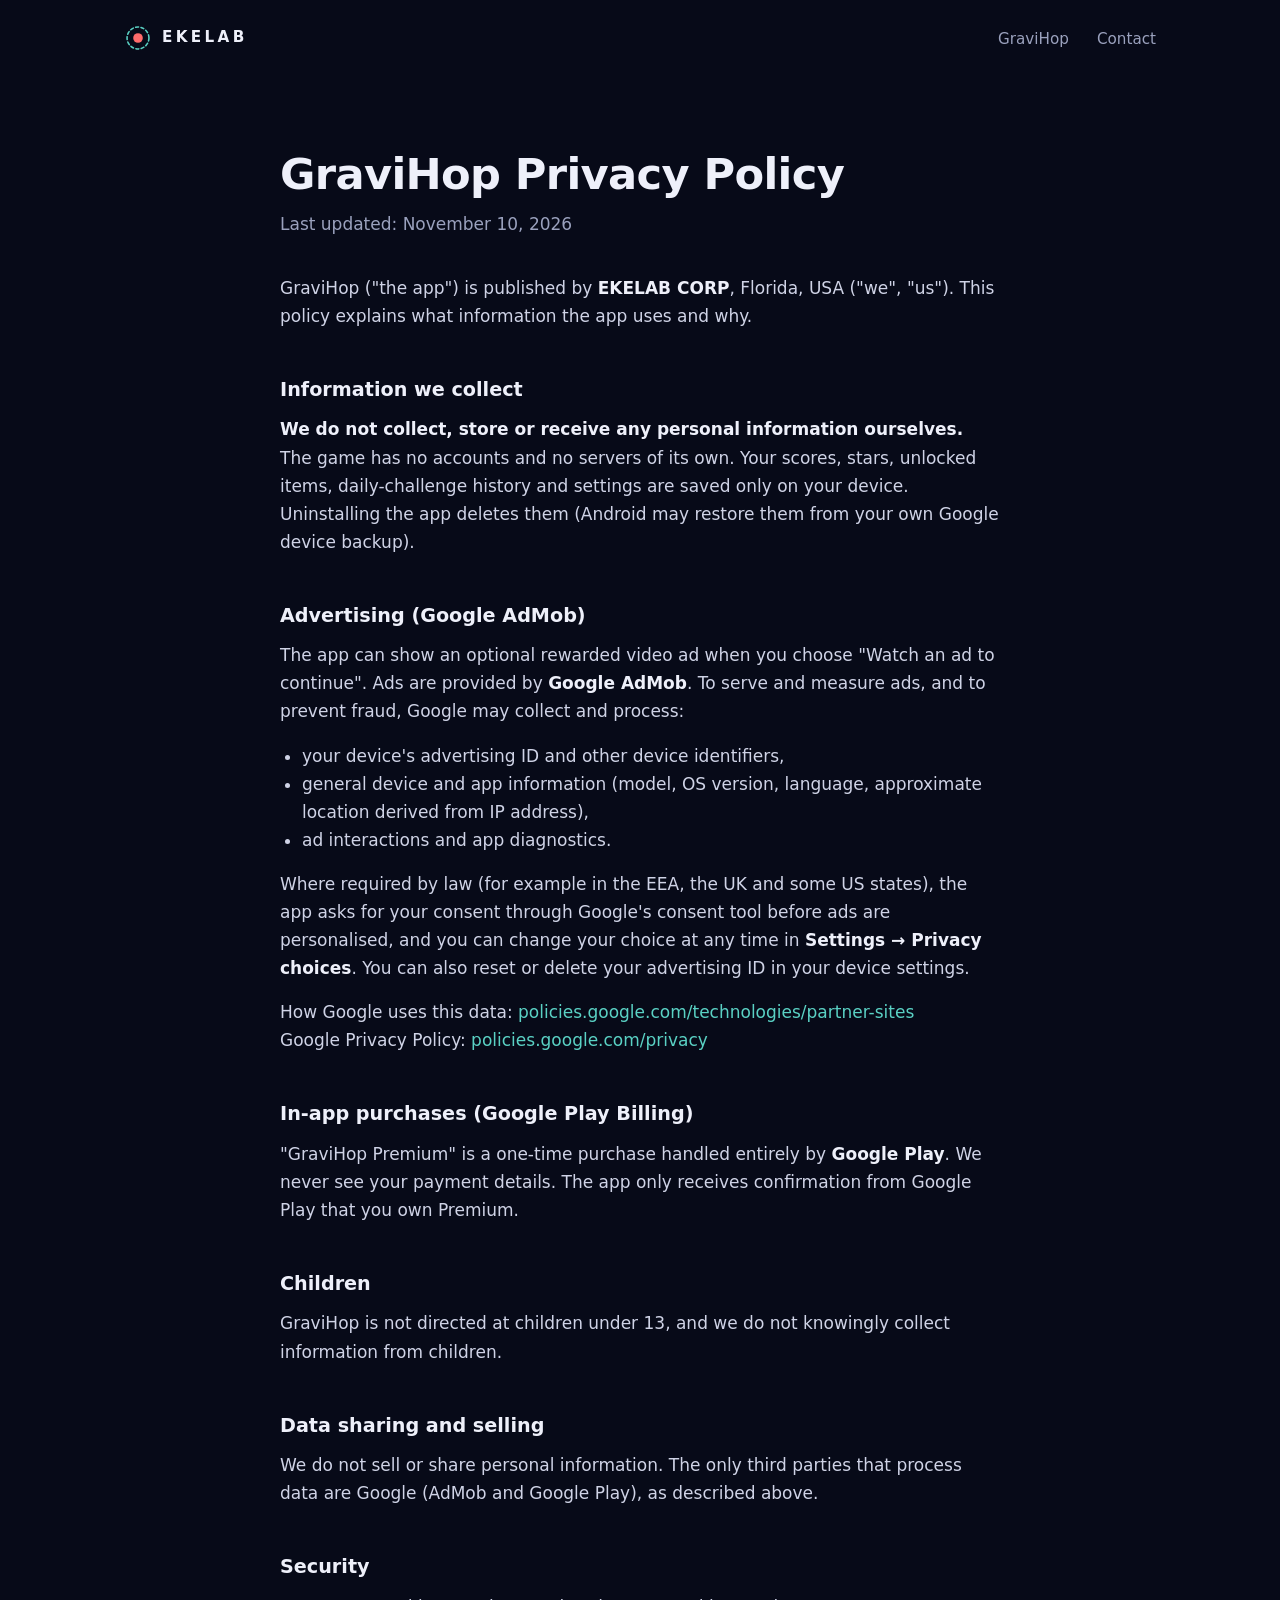
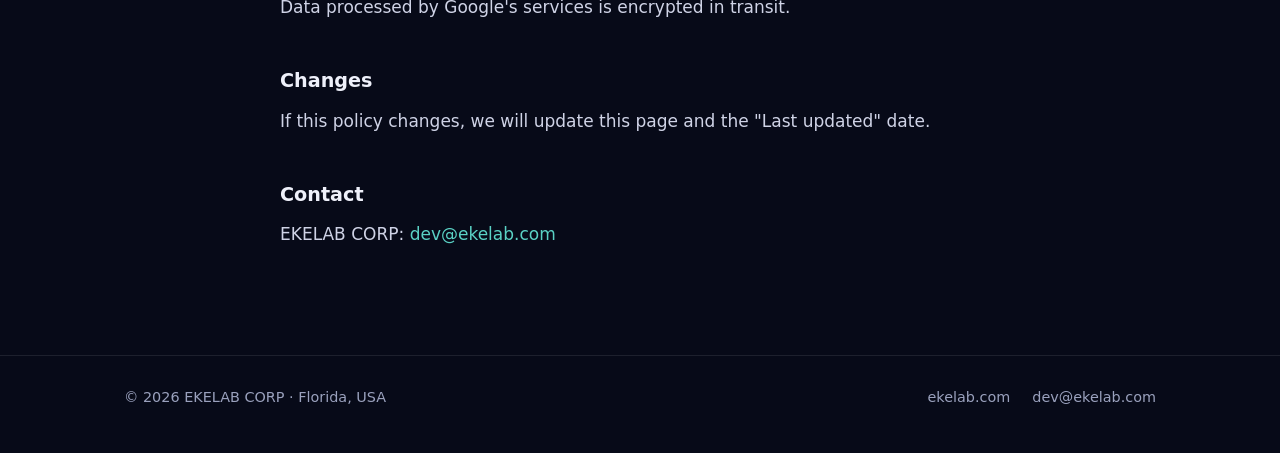
==== gravihop/privacy/index.html @ 520535bd "EKELAB website: company page and GraviHop privacy policy Co-Authored-By: Claude <noreply@anthropic.c" ====
<!doctype html>
<html lang="en">
<head>
<meta charset="utf-8">
<meta name="viewport" content="width=device-width, initial-scale=1">
<title>GraviHop Privacy Policy | EKELAB CORP</title>
<meta name="description" content="Privacy policy for the GraviHop game, published by EKELAB CORP.">
<meta name="theme-color" content="#070a18">
<link rel="icon" href="/favicon.svg" type="image/svg+xml">
<link rel="stylesheet" href="/style.css">
</head>
<body>
<header class="site">
  <div class="wrap">
    <a class="brand" href="/">
      <svg viewBox="0 0 32 32" aria-hidden="true"><circle cx="16" cy="16" r="12.5" fill="none" stroke="#5ad1c4" stroke-width="1.8" stroke-dasharray="3.4 2.8" stroke-linecap="round"/><circle cx="16" cy="16" r="5.500" fill="#ff6b6b"/></svg>
      EKELAB
    </a>
    <nav><a href="/#gravihop">GraviHop</a><a href="/#contact">Contact</a></nav>
  </div>
</header>
<main class="wrap narrow page">
  <h1>GraviHop Privacy Policy</h1>
  <p class="muted">Last updated: November 10, 2026</p>

  <p>GraviHop ("the app") is published by <strong>EKELAB CORP</strong>, Florida, USA ("we", "us").
  This policy explains what information the app uses and why.</p>

  <h2>Information we collect</h2>
  <p><strong>We do not collect, store or receive any personal information ourselves.</strong>
  The game has no accounts and no servers of its own. Your scores, stars, unlocked items,
  daily-challenge history and settings are saved only on your device. Uninstalling the app
  deletes them (Android may restore them from your own Google device backup).</p>

  <h2>Advertising (Google AdMob)</h2>
  <p>The app can show an optional rewarded video ad when you choose "Watch an ad to continue".
  Ads are provided by <strong>Google AdMob</strong>. To serve and measure ads, and to prevent
  fraud, Google may collect and process:</p>
  <ul>
    <li>your device's advertising ID and other device identifiers,</li>
    <li>general device and app information (model, OS version, language, approximate location
    derived from IP address),</li>
    <li>ad interactions and app diagnostics.</li>
  </ul>
  <p>Where required by law (for example in the EEA, the UK and some US states), the app asks for
  your consent through Google's consent tool before ads are personalised, and you can change your
  choice at any time in <strong>Settings → Privacy choices</strong>. You can also reset or delete
  your advertising ID in your device settings.</p>
  <p>How Google uses this data:
  <a href="https://policies.google.com/technologies/partner-sites">policies.google.com/technologies/partner-sites</a><br>
  Google Privacy Policy:
  <a href="https://policies.google.com/privacy">policies.google.com/privacy</a></p>

  <h2>In-app purchases (Google Play Billing)</h2>
  <p>"GraviHop Premium" is a one-time purchase handled entirely by <strong>Google Play</strong>.
  We never see your payment details. The app only receives confirmation from Google Play that
  you own Premium.</p>

  <h2>Children</h2>
  <p>GraviHop is not directed at children under 13, and we do not knowingly collect information
  from children.</p>

  <h2>Data sharing and selling</h2>
  <p>We do not sell or share personal information. The only third parties that process data are
  Google (AdMob and Google Play), as described above.</p>

  <h2>Security</h2>
  <p>Data processed by Google's services is encrypted in transit.</p>

  <h2>Changes</h2>
  <p>If this policy changes, we will update this page and the "Last updated" date.</p>

  <h2>Contact</h2>
  <p>EKELAB CORP: <a href="mailto:dev@ekelab.com">dev@ekelab.com</a></p>
</main>
<footer class="site">
  <div class="wrap">
    <span>&copy; 2026 EKELAB CORP · Florida, USA</span>
    <span><a href="/">ekelab.com</a><a href="mailto:dev@ekelab.com">dev@ekelab.com</a></span>
  </div>
</footer>
</body>
</html>
---- style.css ----
:root {
  --bg: #070a18;
  --bg-2: #0c1126;
  --panel: #101632;
  --line: rgba(255, 255, 255, 0.09);
  --text: #eef0fa;
  --muted: #9aa1bd;
  --accent: #5ad1c4;
  --accent-2: #a78bfa;
  --warm: #ff6b6b;
}
* { box-sizing: border-box; }
html { -webkit-text-size-adjust: 100%; scroll-behavior: smooth; }
body {
  margin: 0;
  background: var(--bg);
  color: var(--text);
  font: 17px/1.65 system-ui, -apple-system, "Segoe UI", Roboto, Helvetica, Arial, sans-serif;
  -webkit-font-smoothing: antialiased;
}
img { max-width: 100%; display: block; }
a { color: var(--accent); text-decoration: none; }
a:hover { text-decoration: underline; }
.wrap { max-width: 1080px; margin: 0 auto; padding: 0 24px; }
.narrow { max-width: 720px; }

/* header */
header.site { position: absolute; top: 0; left: 0; right: 0; z-index: 2; }
header.site .wrap { display: flex; align-items: center; justify-content: space-between; height: 76px; }
.brand { display: inline-flex; align-items: center; gap: 10px; color: var(--text); font-weight: 700; letter-spacing: 0.22em; font-size: 0.95rem; }
.brand:hover { text-decoration: none; }
.brand svg { width: 28px; height: 28px; }
nav a { color: var(--muted); font-size: 0.95rem; margin-left: 28px; }
nav a:hover { color: var(--text); text-decoration: none; }

/* hero */
.hero {
  position: relative;
  overflow: hidden;
  padding: 190px 0 130px;
  background:
    radial-gradient(900px 500px at 85% -10%, rgba(167, 139, 250, 0.20), transparent 60%),
    radial-gradient(700px 420px at 0% 110%, rgba(90, 209, 196, 0.13), transparent 60%),
    linear-gradient(180deg, #0c1230 0%, var(--bg) 100%);
  border-bottom: 1px solid var(--line);
}
.hero::before {
  /* star field */
  content: "";
  position: absolute; inset: 0;
  background-image:
    radial-gradient(1.5px 1.5px at 12% 22%, rgba(255,255,255,.75) 50%, transparent 51%),
    radial-gradient(1px 1px at 27% 68%, rgba(255,255,255,.55) 50%, transparent 51%),
    radial-gradient(1.5px 1.5px at 44% 14%, rgba(255,255,255,.6) 50%, transparent 51%),
    radial-gradient(1px 1px at 58% 82%, rgba(255,255,255,.5) 50%, transparent 51%),
    radial-gradient(2px 2px at 71% 36%, rgba(255,255,255,.7) 50%, transparent 51%),
    radial-gradient(1px 1px at 83% 62%, rgba(255,255,255,.55) 50%, transparent 51%),
    radial-gradient(1.5px 1.5px at 93% 18%, rgba(255,255,255,.6) 50%, transparent 51%),
    radial-gradient(1px 1px at 36% 44%, rgba(255,255,255,.45) 50%, transparent 51%),
    radial-gradient(1px 1px at 6% 78%, rgba(255,255,255,.5) 50%, transparent 51%),
    radial-gradient(1px 1px at 66% 8%, rgba(255,255,255,.5) 50%, transparent 51%);
  pointer-events: none;
}
.hero .orbit {
  position: absolute; right: -140px; top: 50%;
  width: 620px; height: 620px; transform: translateY(-46%);
  opacity: 0.9; pointer-events: none;
}
.hero .wrap { position: relative; }
.eyebrow { color: var(--accent); font-size: 0.8rem; font-weight: 600; letter-spacing: 0.24em; text-transform: uppercase; margin: 0 0 20px; }
.hero h1 { font-size: clamp(2.3rem, 5.6vw, 4.1rem); line-height: 1.08; letter-spacing: -0.02em; margin: 0 0 24px; max-width: 13em; font-weight: 700; }
.hero h1 span { background: linear-gradient(90deg, var(--accent), var(--accent-2)); -webkit-background-clip: text; background-clip: text; color: transparent; }
.hero p.lead { font-size: 1.2rem; color: var(--muted); max-width: 34em; margin: 0 0 36px; }
.btn {
  display: inline-block; padding: 13px 26px; border-radius: 999px;
  background: var(--text); color: #0a0d1f; font-weight: 600; font-size: 0.98rem;
}
.btn:hover { text-decoration: none; background: #fff; }
.btn.ghost { background: transparent; color: var(--text); border: 1px solid rgba(255,255,255,.22); margin-left: 10px; }
.btn.ghost:hover { border-color: rgba(255,255,255,.5); background: transparent; }

/* sections */
section { padding: 96px 0; }
section.alt { background: var(--bg-2); border-top: 1px solid var(--line); border-bottom: 1px solid var(--line); }
h2.title { font-size: clamp(1.6rem, 3.2vw, 2.2rem); line-height: 1.2; letter-spacing: -0.01em; margin: 0 0 14px; }
p.sub { color: var(--muted); max-width: 36em; margin: 0 0 48px; }
.grid { display: grid; grid-template-columns: repeat(3, 1fr); gap: 20px; }
.card { background: var(--panel); border: 1px solid var(--line); border-radius: 18px; padding: 28px; }
.card svg { width: 30px; height: 30px; margin-bottom: 18px; }
.card h3 { margin: 0 0 8px; font-size: 1.08rem; }
.card p { margin: 0; color: var(--muted); font-size: 0.97rem; }

/* product */
.product { display: grid; grid-template-columns: 1.1fr 0.9fr; gap: 64px; align-items: center; }
.product .head { display: flex; align-items: center; gap: 18px; margin-bottom: 22px; }
.product .head img { width: 72px; height: 72px; border-radius: 18px; box-shadow: 0 10px 30px rgba(0,0,0,.45); }
.product .head h2 { margin: 0; font-size: 2.1rem; letter-spacing: -0.01em; line-height: 1.1; }
.product .head small { display: block; color: var(--muted); font-size: 0.92rem; margin-top: 4px; }
.product p { color: var(--muted); margin: 0 0 18px; max-width: 30em; }
.product ul { list-style: none; padding: 0; margin: 0 0 30px; }
.product li { position: relative; padding-left: 26px; margin-bottom: 10px; }
.product li::before { content: ""; position: absolute; left: 4px; top: 0.62em; width: 8px; height: 8px; border-radius: 50%; background: var(--accent); }
.pill { display: inline-block; padding: 9px 18px; border-radius: 999px; border: 1px solid rgba(90,209,196,.45); color: var(--accent); font-size: 0.9rem; font-weight: 600; margin-right: 16px; }
.phone {
  justify-self: center; width: 280px; padding: 10px;
  background: #05070f; border: 1px solid rgba(255,255,255,.14); border-radius: 42px;
  box-shadow: 0 40px 90px rgba(0,0,0,.6), 0 0 0 1px rgba(255,255,255,.03), 0 0 120px rgba(167,139,250,.14);
}
.phone img { border-radius: 33px; width: 100%; height: auto; }

/* contact */
.contact { text-align: center; }
.contact p.sub { margin: 0 auto 30px; }
.contact a.mail { font-size: clamp(1.4rem, 4vw, 2.1rem); font-weight: 600; color: var(--text); border-bottom: 2px solid var(--accent); padding-bottom: 4px; }
.contact a.mail:hover { text-decoration: none; color: var(--accent); }

/* footer */
footer.site { border-top: 1px solid var(--line); padding: 30px 0 44px; color: var(--muted); font-size: 0.9rem; }
footer.site .wrap { display: flex; justify-content: space-between; flex-wrap: wrap; gap: 12px; }
footer.site a { color: var(--muted); margin-left: 22px; }
footer.site a:first-child { margin-left: 0; }

/* text pages (privacy policy) */
.page { padding: 150px 0 90px; }
.page h1 { font-size: clamp(1.9rem, 4.4vw, 2.7rem); line-height: 1.15; letter-spacing: -0.015em; margin: 0 0 10px; }
.page h2 { font-size: 1.2rem; margin: 44px 0 10px; }
.page p, .page ul { margin: 0 0 16px; color: #cfd3e6; }
.page ul { padding-left: 22px; }
.page .muted { color: var(--muted); margin-bottom: 36px; }
.page strong { color: var(--text); }

@media (max-width: 860px) {
  .grid { grid-template-columns: 1fr; }
  .product { grid-template-columns: 1fr; gap: 48px; }
  .hero { padding: 150px 0 90px; }
  .hero .orbit { width: 420px; height: 420px; right: -250px; opacity: 0.35; }
  section { padding: 72px 0; }
  nav a { margin-left: 18px; }
}
@media (max-width: 560px) {
  .hero .orbit { display: none; }
  .pill { display: table; margin: 0 0 16px; }
  .btn.ghost { margin: 12px 0 0; }
  .btn { display: block; text-align: center; }
}
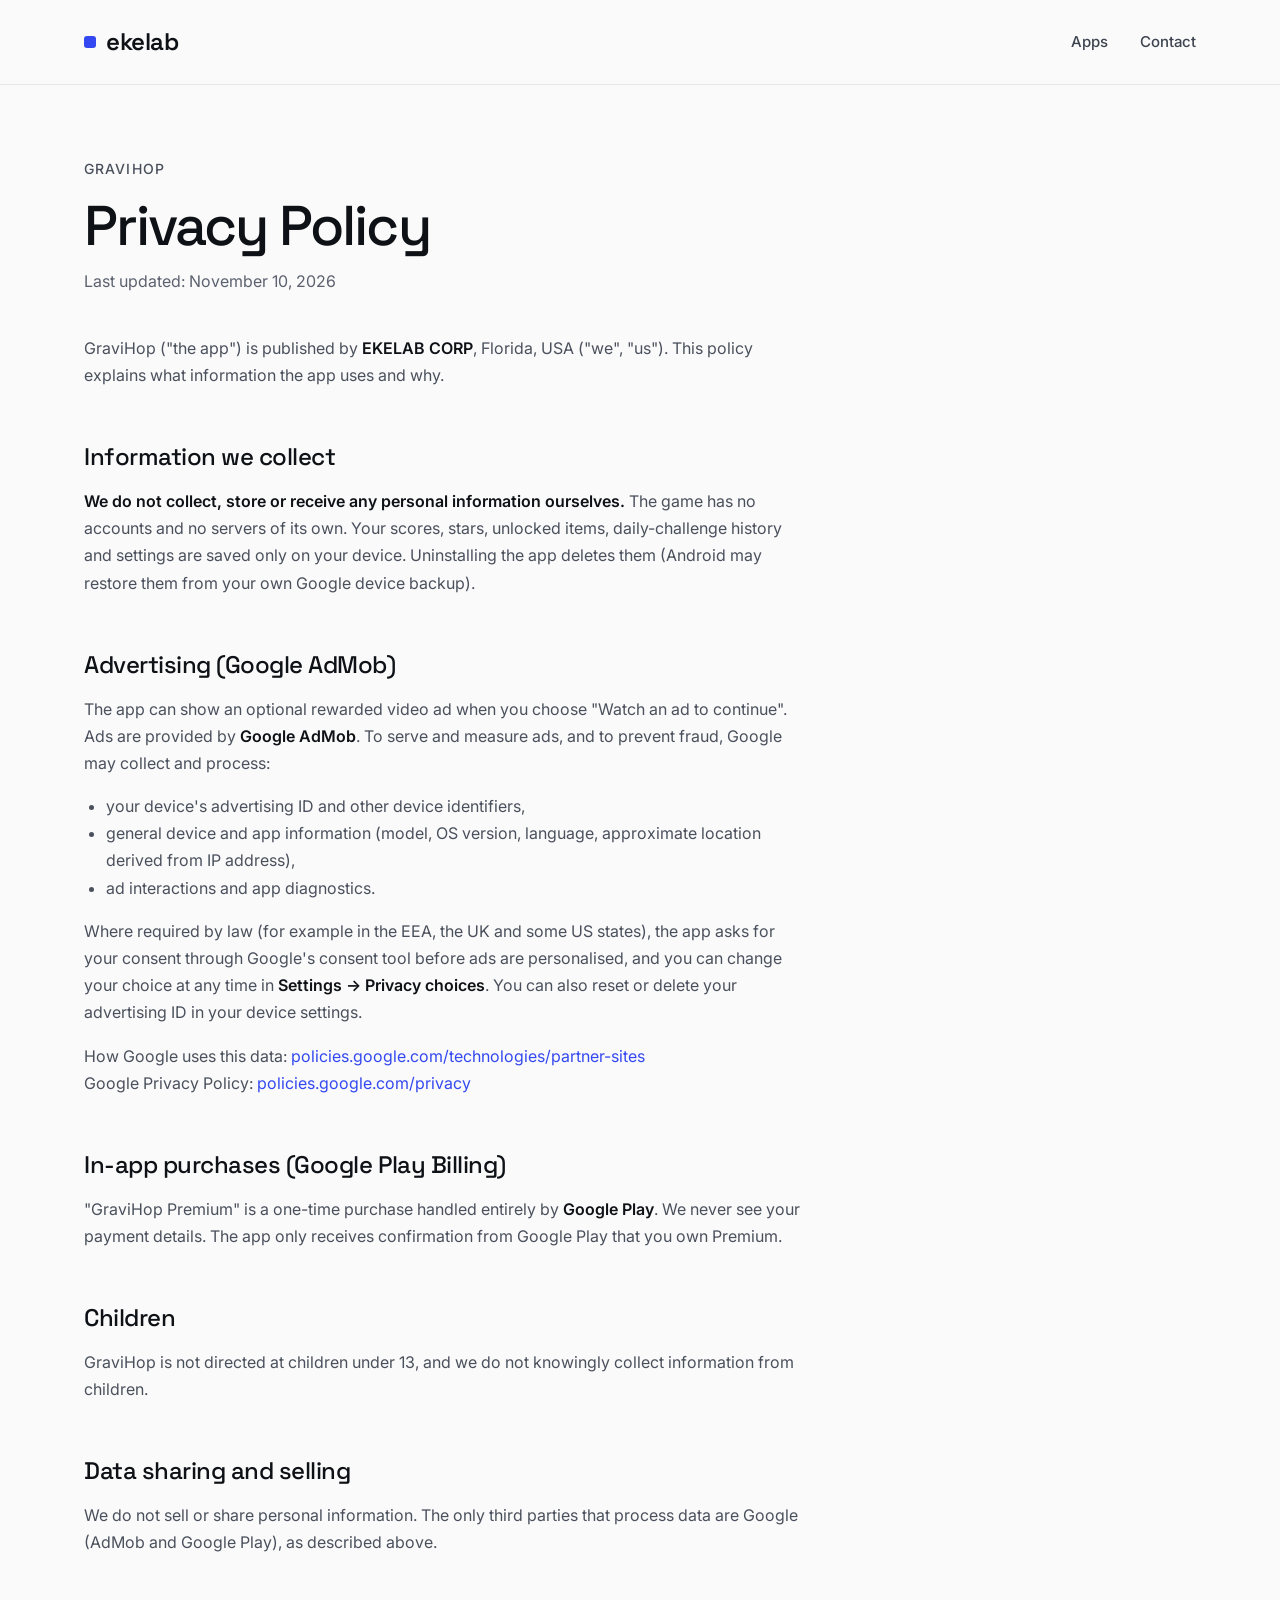
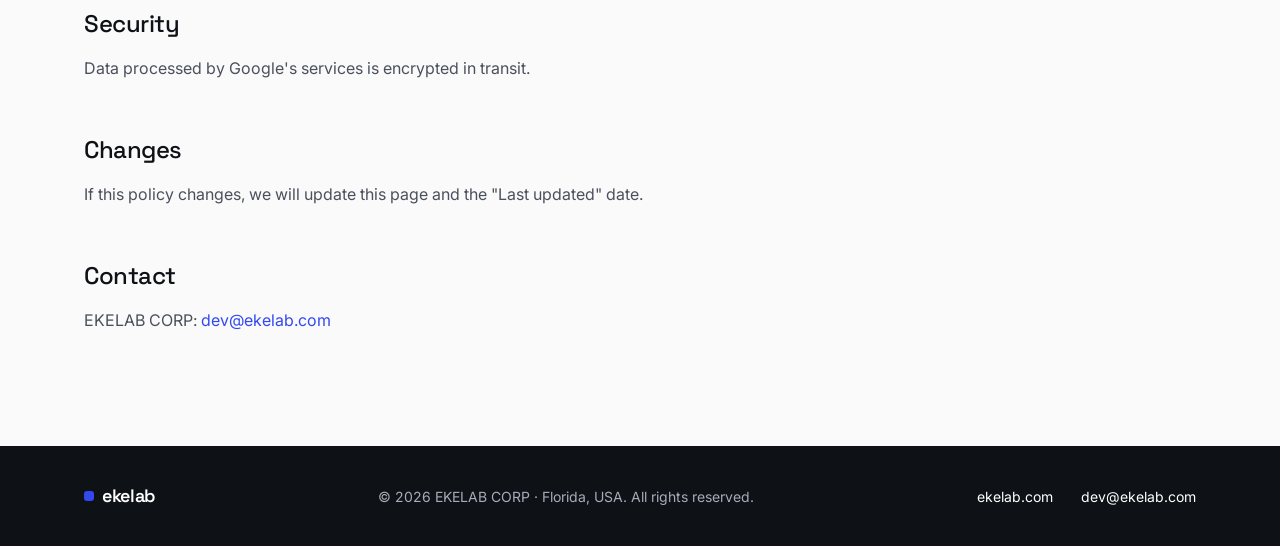
==== commit d6a5313a: "Use the ekelab company design; add GraviHop section and company details Co-Authored-By: Claude <nore" ====
--- a/gravihop/privacy/index.html
+++ b/gravihop/privacy/index.html
@@ -5,23 +5,30 @@
 <meta name="viewport" content="width=device-width, initial-scale=1">
 <title>GraviHop Privacy Policy | EKELAB CORP</title>
 <meta name="description" content="Privacy policy for the GraviHop game, published by EKELAB CORP.">
-<meta name="theme-color" content="#070a18">
-<link rel="icon" href="/favicon.svg" type="image/svg+xml">
+<link rel="canonical" href="https://ekelab.com/gravihop/privacy/">
+<meta name="theme-color" content="#FAFAFA">
+<link rel="icon" href="data:image/svg+xml,%3Csvg xmlns='http://www.w3.org/2000/svg' viewBox='0 0 32 32'%3E%3Crect width='32' height='32' rx='8' fill='%233348F0'/%3E%3C/svg%3E">
+<link rel="preconnect" href="https://fonts.googleapis.com">
+<link rel="preconnect" href="https://fonts.gstatic.com" crossorigin>
+<link rel="stylesheet" href="https://fonts.googleapis.com/css2?family=Inter:wght@400;500;600&family=Space+Grotesk:wght@400;500;600&display=swap">
 <link rel="stylesheet" href="/style.css">
 </head>
 <body>
-<header class="site">
-  <div class="wrap">
-    <a class="brand" href="/">
-      <svg viewBox="0 0 32 32" aria-hidden="true"><circle cx="16" cy="16" r="12.5" fill="none" stroke="#5ad1c4" stroke-width="1.8" stroke-dasharray="3.4 2.8" stroke-linecap="round"/><circle cx="16" cy="16" r="5.500" fill="#ff6b6b"/></svg>
-      EKELAB
-    </a>
-    <nav><a href="/#gravihop">GraviHop</a><a href="/#contact">Contact</a></nav>
-  </div>
+<header class="wrap site-header">
+  <a class="brand" href="/" aria-label="ekelab home">
+    <span class="brand-mark" aria-hidden="true"></span>
+    <span>ekelab</span>
+  </a>
+  <nav class="site-nav" aria-label="Main">
+    <a href="/#apps">Apps</a>
+    <a href="/#contact">Contact</a>
+  </nav>
 </header>
-<main class="wrap narrow page">
-  <h1>GraviHop Privacy Policy</h1>
-  <p class="muted">Last updated: November 10, 2026</p>
+<main class="page">
+<div class="wrap"><div class="inner">
+  <p class="eyebrow">GraviHop</p>
+  <h1>Privacy Policy</h1>
+  <p class="updated">Last updated: November 10, 2026</p>
 
   <p>GraviHop ("the app") is published by <strong>EKELAB CORP</strong>, Florida, USA ("we", "us").
   This policy explains what information the app uses and why.</p>
@@ -72,11 +79,19 @@
 
   <h2>Contact</h2>
   <p>EKELAB CORP: <a href="mailto:dev@ekelab.com">dev@ekelab.com</a></p>
+</div></div>
 </main>
-<footer class="site">
+<footer class="site-footer">
   <div class="wrap">
-    <span>&copy; 2026 EKELAB CORP · Florida, USA</span>
-    <span><a href="/">ekelab.com</a><a href="mailto:dev@ekelab.com">dev@ekelab.com</a></span>
+    <span class="brand">
+      <span class="brand-mark" aria-hidden="true"></span>
+      <span>ekelab</span>
+    </span>
+    <span>© 2026 EKELAB CORP · Florida, USA. All rights reserved.</span>
+    <span class="footer-links">
+      <a href="/">ekelab.com</a>
+      <a href="mailto:dev@ekelab.com">dev@ekelab.com</a>
+    </span>
   </div>
 </footer>
 </body>
--- a/style.css
+++ b/style.css
@@ -1,145 +1,66 @@
+/* Text pages (privacy policy). Same tokens as the home page. */
 :root {
-  --bg: #070a18;
-  --bg-2: #0c1126;
-  --panel: #101632;
-  --line: rgba(255, 255, 255, 0.09);
-  --text: #eef0fa;
-  --muted: #9aa1bd;
-  --accent: #5ad1c4;
-  --accent-2: #a78bfa;
-  --warm: #ff6b6b;
+  --accent: #3348F0;
+  --ground: #FAFAFA;
+  --ink: #0E1116;
+  --text: #4A505C;
+  --muted: #5B616E;
+  --nav: #3D434F;
+  --line: #E6E7EA;
+  --dark-muted: #A6ACB8;
+  --display: 'Space Grotesk', system-ui, sans-serif;
+  --body: 'Inter', system-ui, -apple-system, 'Segoe UI', sans-serif;
 }
-* { box-sizing: border-box; }
-html { -webkit-text-size-adjust: 100%; scroll-behavior: smooth; }
+*, *::before, *::after { box-sizing: border-box; }
+html { -webkit-text-size-adjust: 100%; }
 body {
-  margin: 0;
-  background: var(--bg);
-  color: var(--text);
-  font: 17px/1.65 system-ui, -apple-system, "Segoe UI", Roboto, Helvetica, Arial, sans-serif;
+  margin: 0; background: var(--ground); color: var(--ink);
+  font-family: var(--body); font-size: 16px; line-height: 1.7;
   -webkit-font-smoothing: antialiased;
 }
-img { max-width: 100%; display: block; }
 a { color: var(--accent); text-decoration: none; }
 a:hover { text-decoration: underline; }
-.wrap { max-width: 1080px; margin: 0 auto; padding: 0 24px; }
-.narrow { max-width: 720px; }
+a:focus-visible { outline: 2px solid var(--accent); outline-offset: 3px; border-radius: 6px; }
+.wrap { max-width: 1160px; margin: 0 auto; padding-left: 24px; padding-right: 24px; }
 
-/* header */
-header.site { position: absolute; top: 0; left: 0; right: 0; z-index: 2; }
-header.site .wrap { display: flex; align-items: center; justify-content: space-between; height: 76px; }
-.brand { display: inline-flex; align-items: center; gap: 10px; color: var(--text); font-weight: 700; letter-spacing: 0.22em; font-size: 0.95rem; }
+.site-header {
+  display: flex; flex-wrap: wrap; align-items: center; justify-content: space-between;
+  gap: 12px 32px; padding-top: 20px; padding-bottom: 20px;
+}
+.brand {
+  display: inline-flex; align-items: center; gap: 10px; min-height: 44px; color: var(--ink);
+  font-family: var(--display); font-size: 24px; font-weight: 600; letter-spacing: -0.02em;
+}
 .brand:hover { text-decoration: none; }
-.brand svg { width: 28px; height: 28px; }
-nav a { color: var(--muted); font-size: 0.95rem; margin-left: 28px; }
-nav a:hover { color: var(--text); text-decoration: none; }
+.brand-mark { width: 12px; height: 12px; border-radius: 3px; background: var(--accent); }
+.site-nav { display: flex; flex-wrap: wrap; align-items: center; gap: 4px 32px; font-size: 15px; font-weight: 500; }
+.site-nav a { display: inline-flex; align-items: center; min-height: 44px; color: var(--nav); }
+.site-nav a:hover { color: var(--ink); text-decoration: none; }
 
-/* hero */
-.hero {
-  position: relative;
-  overflow: hidden;
-  padding: 190px 0 130px;
-  background:
-    radial-gradient(900px 500px at 85% -10%, rgba(167, 139, 250, 0.20), transparent 60%),
-    radial-gradient(700px 420px at 0% 110%, rgba(90, 209, 196, 0.13), transparent 60%),
-    linear-gradient(180deg, #0c1230 0%, var(--bg) 100%);
-  border-bottom: 1px solid var(--line);
+.page { border-top: 1px solid var(--line); }
+.page .inner { max-width: 720px; padding-top: 72px; padding-bottom: 96px; }
+.eyebrow { font-size: 14px; font-weight: 500; letter-spacing: 0.08em; text-transform: uppercase; color: var(--muted); margin: 0 0 12px; }
+.page h1 {
+  font-family: var(--display); font-weight: 500; margin: 0 0 12px;
+  font-size: clamp(34px, 5vw, 56px); line-height: 1.05; letter-spacing: -0.035em;
 }
-.hero::before {
-  /* star field */
-  content: "";
-  position: absolute; inset: 0;
-  background-image:
-    radial-gradient(1.5px 1.5px at 12% 22%, rgba(255,255,255,.75) 50%, transparent 51%),
-    radial-gradient(1px 1px at 27% 68%, rgba(255,255,255,.55) 50%, transparent 51%),
-    radial-gradient(1.5px 1.5px at 44% 14%, rgba(255,255,255,.6) 50%, transparent 51%),
-    radial-gradient(1px 1px at 58% 82%, rgba(255,255,255,.5) 50%, transparent 51%),
-    radial-gradient(2px 2px at 71% 36%, rgba(255,255,255,.7) 50%, transparent 51%),
-    radial-gradient(1px 1px at 83% 62%, rgba(255,255,255,.55) 50%, transparent 51%),
-    radial-gradient(1.5px 1.5px at 93% 18%, rgba(255,255,255,.6) 50%, transparent 51%),
-    radial-gradient(1px 1px at 36% 44%, rgba(255,255,255,.45) 50%, transparent 51%),
-    radial-gradient(1px 1px at 6% 78%, rgba(255,255,255,.5) 50%, transparent 51%),
-    radial-gradient(1px 1px at 66% 8%, rgba(255,255,255,.5) 50%, transparent 51%);
-  pointer-events: none;
+.page h2 { font-family: var(--display); font-weight: 500; font-size: 24px; letter-spacing: -0.02em; margin: 48px 0 10px; }
+.page p, .page ul { margin: 0 0 16px; color: var(--text); }
+.page ul { padding-left: 22px; }
+.page .updated { color: var(--muted); margin-bottom: 40px; }
+.page strong { color: var(--ink); font-weight: 600; }
+
+.site-footer { background: var(--ink); color: var(--dark-muted); font-size: 14px; }
+.site-footer .wrap {
+  display: flex; flex-wrap: wrap; align-items: center; justify-content: space-between;
+  gap: 8px 32px; padding-top: 28px; padding-bottom: 28px;
 }
-.hero .orbit {
-  position: absolute; right: -140px; top: 50%;
-  width: 620px; height: 620px; transform: translateY(-46%);
-  opacity: 0.9; pointer-events: none;
+.site-footer .brand { font-size: 18px; color: #FFFFFF; gap: 8px; }
+.site-footer .brand-mark { width: 10px; height: 10px; }
+.site-footer a { display: inline-flex; align-items: center; min-height: 44px; color: #FFFFFF; }
+.footer-links { display: flex; flex-wrap: wrap; gap: 0 28px; }
+
+@media (max-width: 640px) {
+  .page .inner { padding-top: 48px; padding-bottom: 64px; }
+  .site-nav { gap: 4px 20px; }
 }
-.hero .wrap { position: relative; }
-.eyebrow { color: var(--accent); font-size: 0.8rem; font-weight: 600; letter-spacing: 0.24em; text-transform: uppercase; margin: 0 0 20px; }
-.hero h1 { font-size: clamp(2.3rem, 5.6vw, 4.1rem); line-height: 1.08; letter-spacing: -0.02em; margin: 0 0 24px; max-width: 13em; font-weight: 700; }
-.hero h1 span { background: linear-gradient(90deg, var(--accent), var(--accent-2)); -webkit-background-clip: text; background-clip: text; color: transparent; }
-.hero p.lead { font-size: 1.2rem; color: var(--muted); max-width: 34em; margin: 0 0 36px; }
-.btn {
-  display: inline-block; padding: 13px 26px; border-radius: 999px;
-  background: var(--text); color: #0a0d1f; font-weight: 600; font-size: 0.98rem;
-}
-.btn:hover { text-decoration: none; background: #fff; }
-.btn.ghost { background: transparent; color: var(--text); border: 1px solid rgba(255,255,255,.22); margin-left: 10px; }
-.btn.ghost:hover { border-color: rgba(255,255,255,.5); background: transparent; }
-
-/* sections */
-section { padding: 96px 0; }
-section.alt { background: var(--bg-2); border-top: 1px solid var(--line); border-bottom: 1px solid var(--line); }
-h2.title { font-size: clamp(1.6rem, 3.2vw, 2.2rem); line-height: 1.2; letter-spacing: -0.01em; margin: 0 0 14px; }
-p.sub { color: var(--muted); max-width: 36em; margin: 0 0 48px; }
-.grid { display: grid; grid-template-columns: repeat(3, 1fr); gap: 20px; }
-.card { background: var(--panel); border: 1px solid var(--line); border-radius: 18px; padding: 28px; }
-.card svg { width: 30px; height: 30px; margin-bottom: 18px; }
-.card h3 { margin: 0 0 8px; font-size: 1.08rem; }
-.card p { margin: 0; color: var(--muted); font-size: 0.97rem; }
-
-/* product */
-.product { display: grid; grid-template-columns: 1.1fr 0.9fr; gap: 64px; align-items: center; }
-.product .head { display: flex; align-items: center; gap: 18px; margin-bottom: 22px; }
-.product .head img { width: 72px; height: 72px; border-radius: 18px; box-shadow: 0 10px 30px rgba(0,0,0,.45); }
-.product .head h2 { margin: 0; font-size: 2.1rem; letter-spacing: -0.01em; line-height: 1.1; }
-.product .head small { display: block; color: var(--muted); font-size: 0.92rem; margin-top: 4px; }
-.product p { color: var(--muted); margin: 0 0 18px; max-width: 30em; }
-.product ul { list-style: none; padding: 0; margin: 0 0 30px; }
-.product li { position: relative; padding-left: 26px; margin-bottom: 10px; }
-.product li::before { content: ""; position: absolute; left: 4px; top: 0.62em; width: 8px; height: 8px; border-radius: 50%; background: var(--accent); }
-.pill { display: inline-block; padding: 9px 18px; border-radius: 999px; border: 1px solid rgba(90,209,196,.45); color: var(--accent); font-size: 0.9rem; font-weight: 600; margin-right: 16px; }
-.phone {
-  justify-self: center; width: 280px; padding: 10px;
-  background: #05070f; border: 1px solid rgba(255,255,255,.14); border-radius: 42px;
-  box-shadow: 0 40px 90px rgba(0,0,0,.6), 0 0 0 1px rgba(255,255,255,.03), 0 0 120px rgba(167,139,250,.14);
-}
-.phone img { border-radius: 33px; width: 100%; height: auto; }
-
-/* contact */
-.contact { text-align: center; }
-.contact p.sub { margin: 0 auto 30px; }
-.contact a.mail { font-size: clamp(1.4rem, 4vw, 2.1rem); font-weight: 600; color: var(--text); border-bottom: 2px solid var(--accent); padding-bottom: 4px; }
-.contact a.mail:hover { text-decoration: none; color: var(--accent); }
-
-/* footer */
-footer.site { border-top: 1px solid var(--line); padding: 30px 0 44px; color: var(--muted); font-size: 0.9rem; }
-footer.site .wrap { display: flex; justify-content: space-between; flex-wrap: wrap; gap: 12px; }
-footer.site a { color: var(--muted); margin-left: 22px; }
-footer.site a:first-child { margin-left: 0; }
-
-/* text pages (privacy policy) */
-.page { padding: 150px 0 90px; }
-.page h1 { font-size: clamp(1.9rem, 4.4vw, 2.7rem); line-height: 1.15; letter-spacing: -0.015em; margin: 0 0 10px; }
-.page h2 { font-size: 1.2rem; margin: 44px 0 10px; }
-.page p, .page ul { margin: 0 0 16px; color: #cfd3e6; }
-.page ul { padding-left: 22px; }
-.page .muted { color: var(--muted); margin-bottom: 36px; }
-.page strong { color: var(--text); }
-
-@media (max-width: 860px) {
-  .grid { grid-template-columns: 1fr; }
-  .product { grid-template-columns: 1fr; gap: 48px; }
-  .hero { padding: 150px 0 90px; }
-  .hero .orbit { width: 420px; height: 420px; right: -250px; opacity: 0.35; }
-  section { padding: 72px 0; }
-  nav a { margin-left: 18px; }
-}
-@media (max-width: 560px) {
-  .hero .orbit { display: none; }
-  .pill { display: table; margin: 0 0 16px; }
-  .btn.ghost { margin: 12px 0 0; }
-  .btn { display: block; text-align: center; }
-}
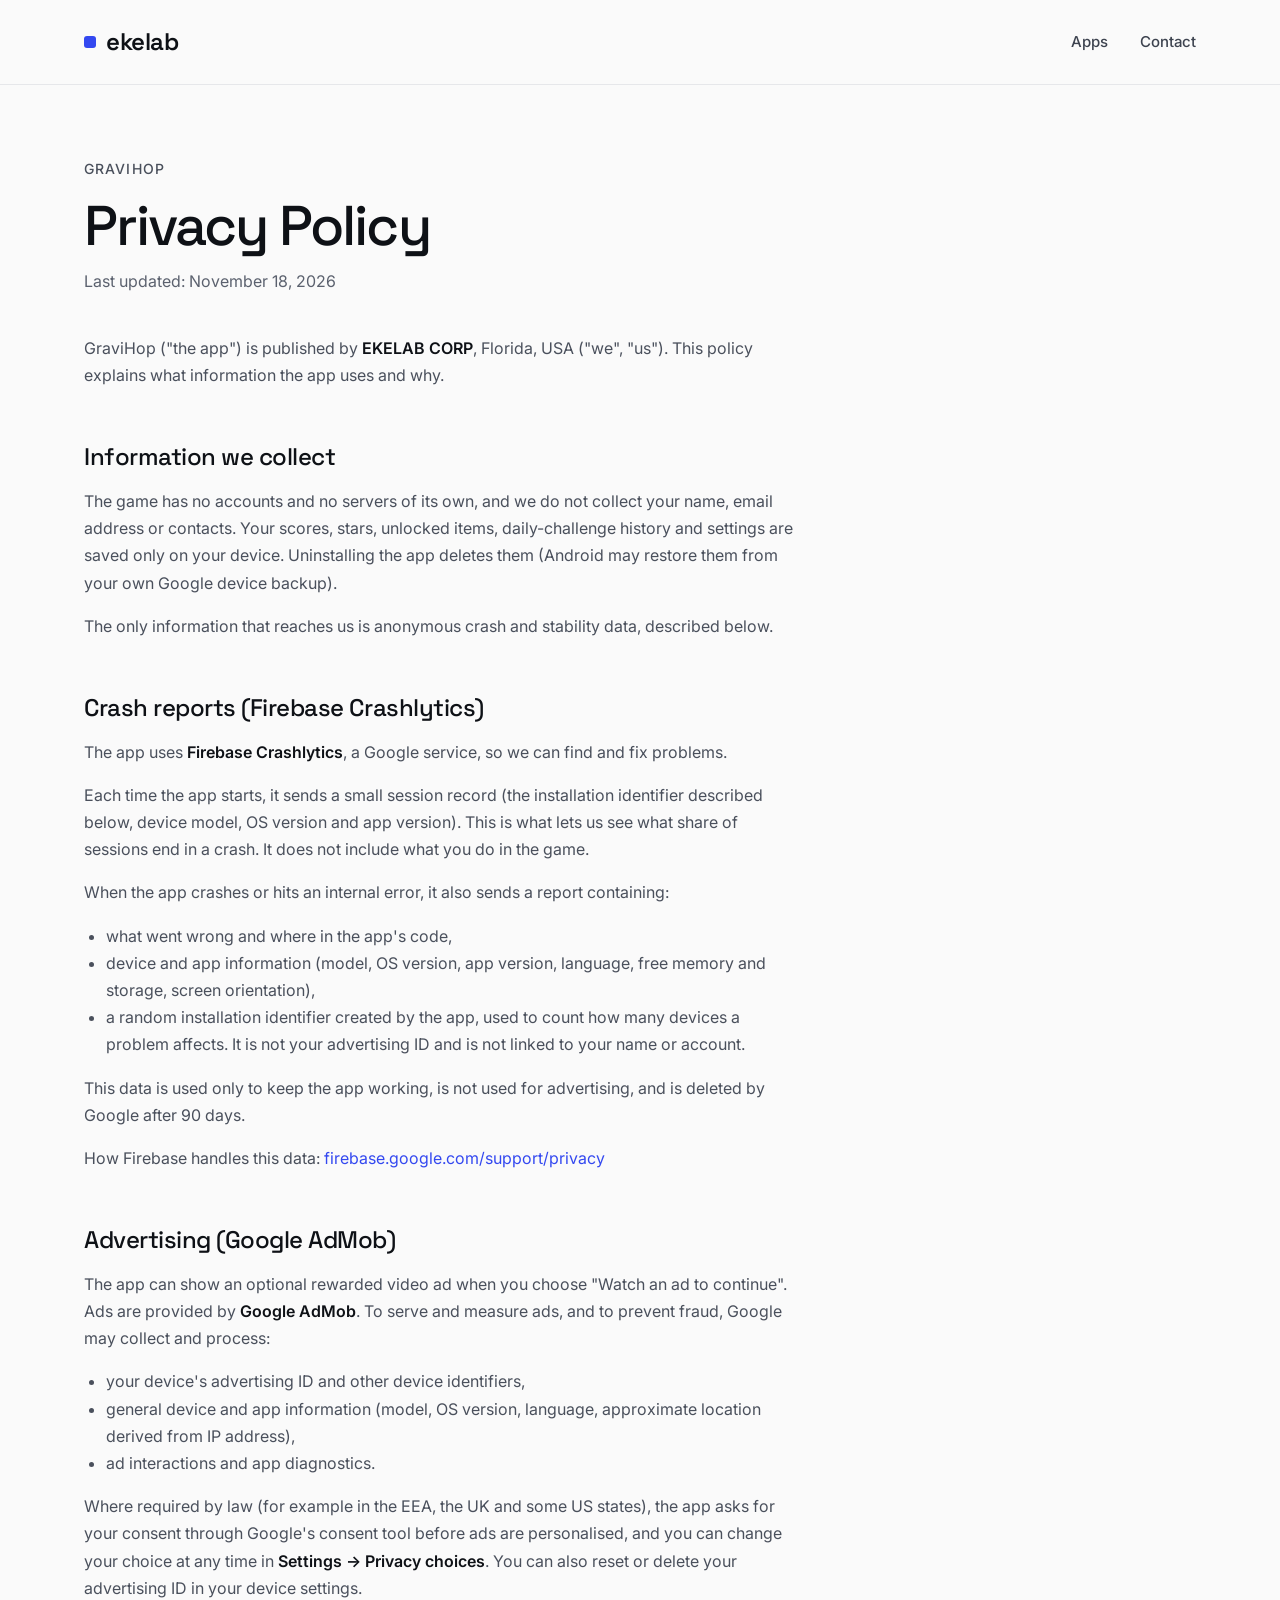
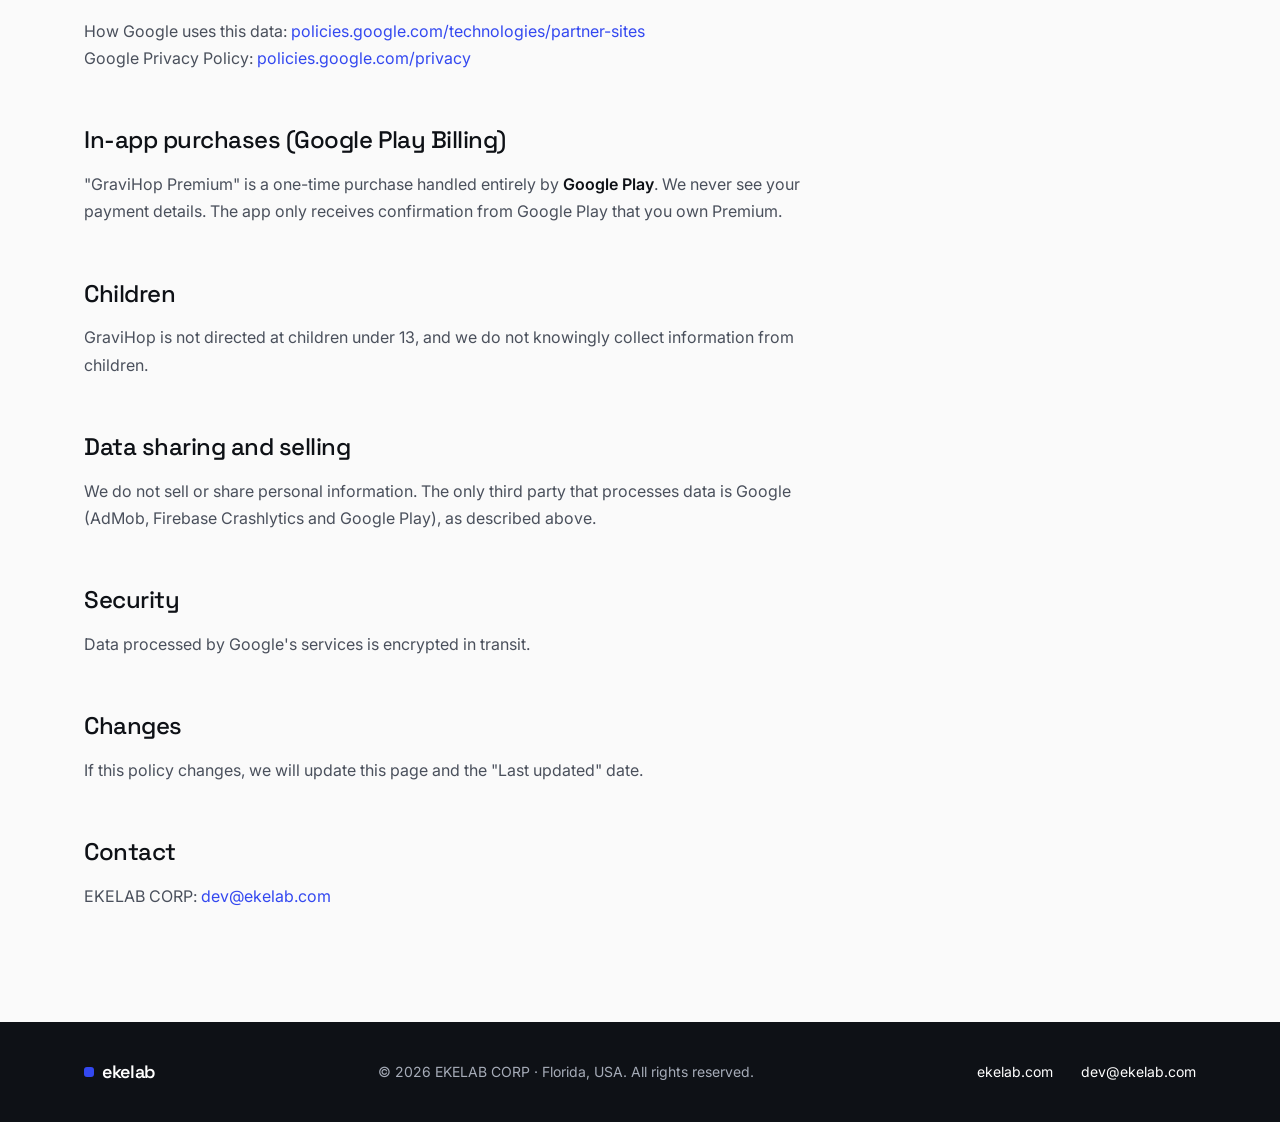
==== commit 274d5833: "GraviHop privacy policy: crash reports (Firebase Crashlytics) section Co-Authored-By: Claude <norepl" ====
--- a/gravihop/privacy/index.html
+++ b/gravihop/privacy/index.html
@@ -28,16 +28,37 @@
 <div class="wrap"><div class="inner">
   <p class="eyebrow">GraviHop</p>
   <h1>Privacy Policy</h1>
-  <p class="updated">Last updated: November 10, 2026</p>
+  <p class="updated">Last updated: November 18, 2026</p>
 
   <p>GraviHop ("the app") is published by <strong>EKELAB CORP</strong>, Florida, USA ("we", "us").
   This policy explains what information the app uses and why.</p>
 
   <h2>Information we collect</h2>
-  <p><strong>We do not collect, store or receive any personal information ourselves.</strong>
-  The game has no accounts and no servers of its own. Your scores, stars, unlocked items,
-  daily-challenge history and settings are saved only on your device. Uninstalling the app
-  deletes them (Android may restore them from your own Google device backup).</p>
+  <p>The game has no accounts and no servers of its own, and we do not collect your name, email
+  address or contacts. Your scores, stars, unlocked items, daily-challenge history and settings
+  are saved only on your device. Uninstalling the app deletes them (Android may restore them from
+  your own Google device backup).</p>
+  <p>The only information that reaches us is anonymous crash and stability data, described
+  below.</p>
+
+  <h2>Crash reports (Firebase Crashlytics)</h2>
+  <p>The app uses <strong>Firebase Crashlytics</strong>, a Google service, so we can find and fix
+  problems.</p>
+  <p>Each time the app starts, it sends a small session record (the installation identifier
+  described below, device model, OS version and app version). This is what lets us see what share
+  of sessions end in a crash. It does not include what you do in the game.</p>
+  <p>When the app crashes or hits an internal error, it also sends a report containing:</p>
+  <ul>
+    <li>what went wrong and where in the app's code,</li>
+    <li>device and app information (model, OS version, app version, language, free memory and
+    storage, screen orientation),</li>
+    <li>a random installation identifier created by the app, used to count how many devices a
+    problem affects. It is not your advertising ID and is not linked to your name or account.</li>
+  </ul>
+  <p>This data is used only to keep the app working, is not used for advertising, and is deleted
+  by Google after 90 days.</p>
+  <p>How Firebase handles this data:
+  <a href="https://firebase.google.com/support/privacy">firebase.google.com/support/privacy</a></p>
 
   <h2>Advertising (Google AdMob)</h2>
   <p>The app can show an optional rewarded video ad when you choose "Watch an ad to continue".
@@ -68,8 +89,8 @@
   from children.</p>
 
   <h2>Data sharing and selling</h2>
-  <p>We do not sell or share personal information. The only third parties that process data are
-  Google (AdMob and Google Play), as described above.</p>
+  <p>We do not sell or share personal information. The only third party that processes data is
+  Google (AdMob, Firebase Crashlytics and Google Play), as described above.</p>
 
   <h2>Security</h2>
   <p>Data processed by Google's services is encrypted in transit.</p>
